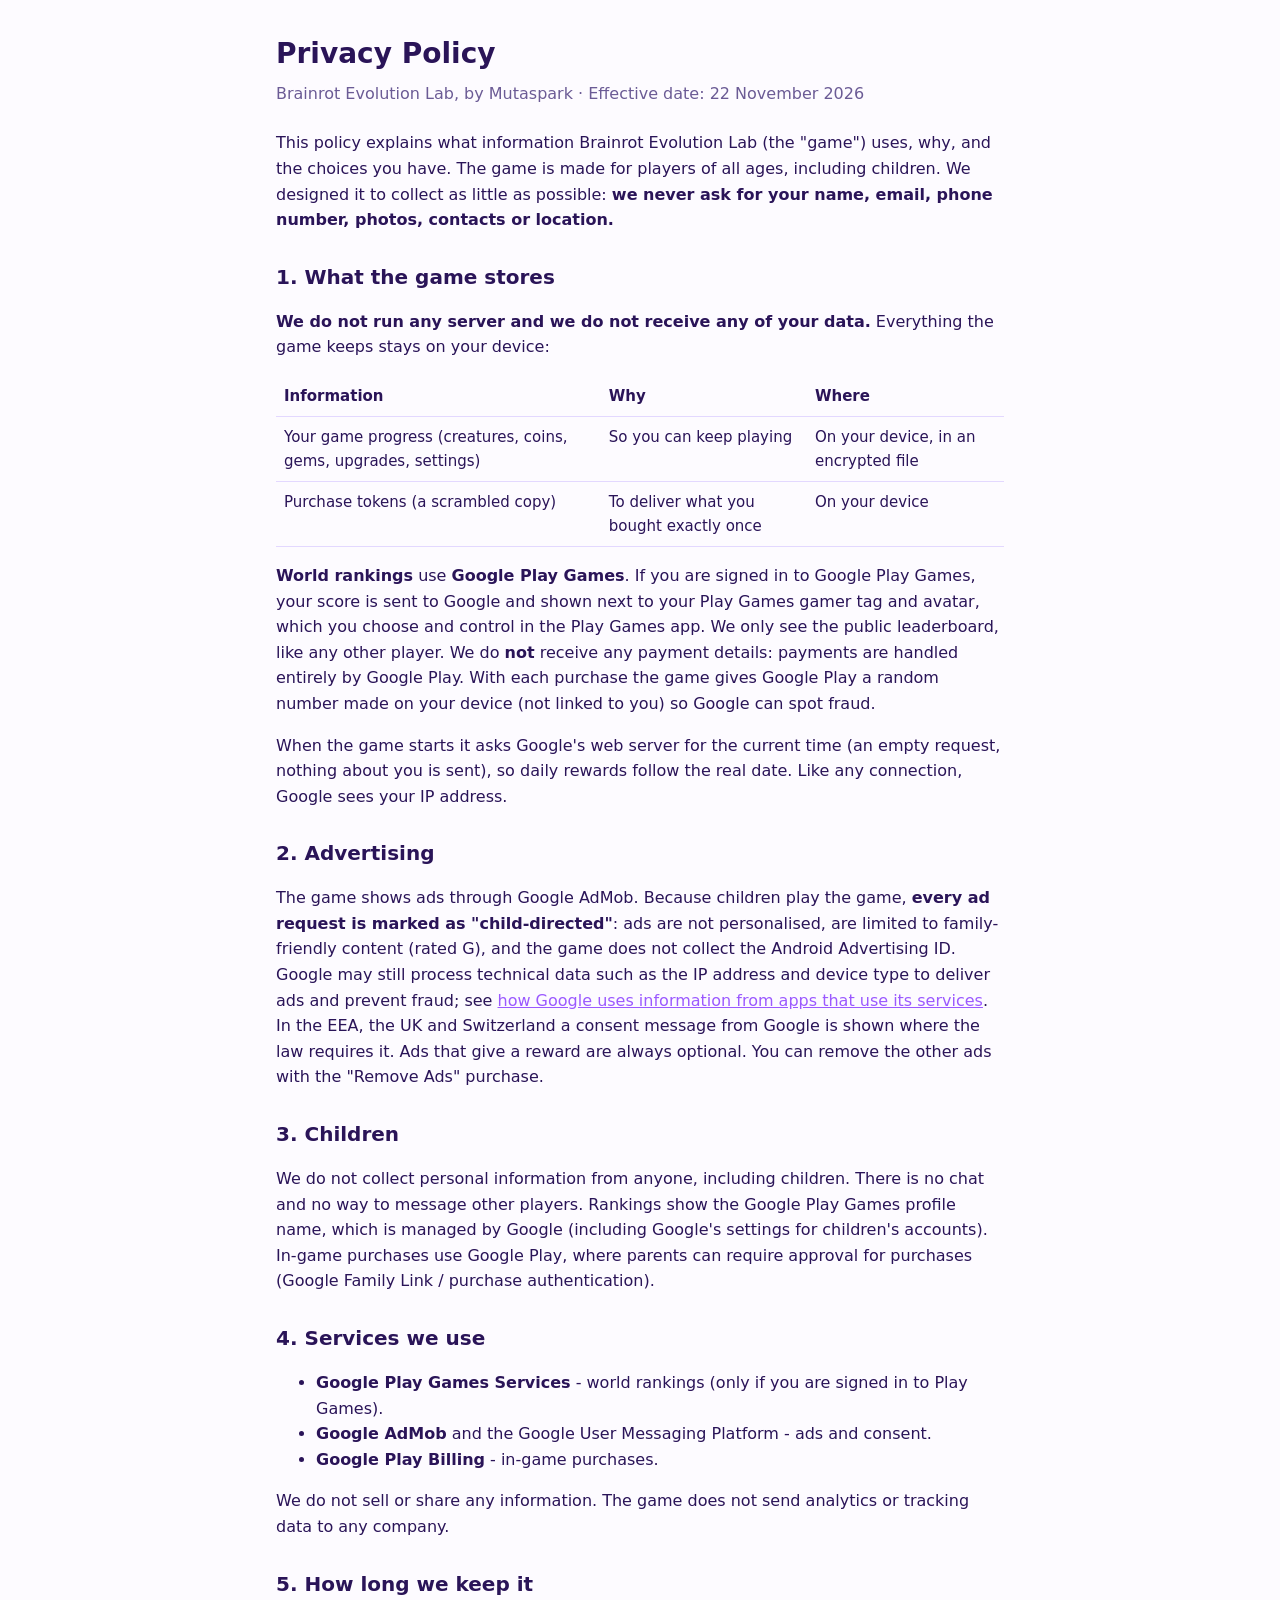
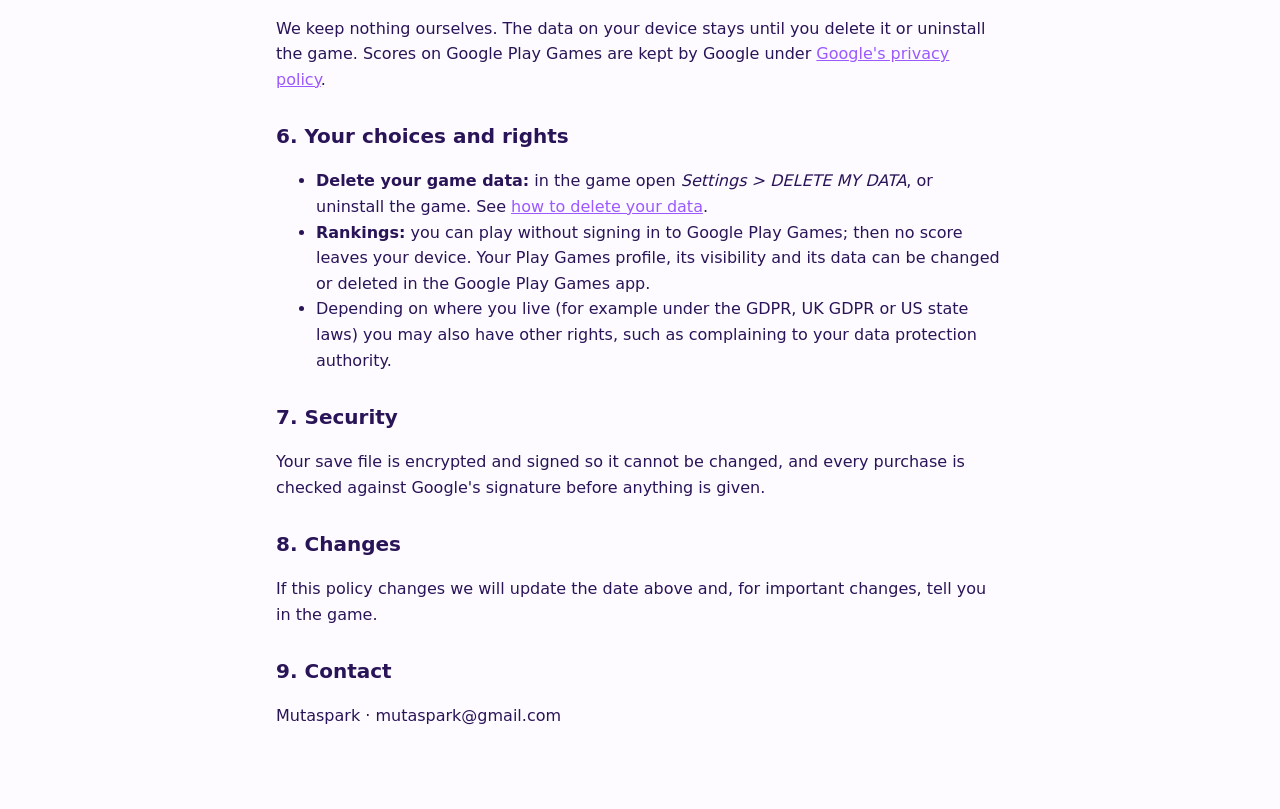
==== privacy.html @ 0472e075 "Add files via upload" ====
<!doctype html>
<html lang="en">
<head>
<meta charset="utf-8">
<meta name="viewport" content="width=device-width, initial-scale=1">
<title>Privacy Policy - Brainrot Evolution Lab</title>
<link rel="stylesheet" href="legal.css">
</head>
<body>
<main>
<h1>Privacy Policy</h1>
<p class="meta">Brainrot Evolution Lab, by Mutaspark &middot; Effective date: 22 November 2026</p>

<p>This policy explains what information Brainrot Evolution Lab (the "game") uses, why, and the choices you have.
The game is made for players of all ages, including children. We designed it to collect as little as possible:
<strong>we never ask for your name, email, phone number, photos, contacts or location.</strong></p>

<h2>1. What the game stores</h2>
<p><strong>We do not run any server and we do not receive any of your data.</strong> Everything the game keeps stays on
your device:</p>
<table>
<tr><th>Information</th><th>Why</th><th>Where</th></tr>
<tr><td>Your game progress (creatures, coins, gems, upgrades, settings)</td><td>So you can keep playing</td><td>On your device, in an encrypted file</td></tr>
<tr><td>Purchase tokens (a scrambled copy)</td><td>To deliver what you bought exactly once</td><td>On your device</td></tr>
</table>
<p><strong>World rankings</strong> use <strong>Google Play Games</strong>. If you are signed in to Google Play Games, your
score is sent to Google and shown next to your Play Games gamer tag and avatar, which you choose and control in the Play
Games app. We only see the public leaderboard, like any other player. We do <strong>not</strong> receive any payment
details: payments are handled entirely by Google Play. With each purchase the game gives Google Play a random number made
on your device (not linked to you) so Google can spot fraud.</p>
<p>When the game starts it asks Google's web server for the current time (an empty request, nothing about you is sent),
so daily rewards follow the real date. Like any connection, Google sees your IP address.</p>

<h2>2. Advertising</h2>
<p>The game shows ads through Google AdMob. Because children play the game, <strong>every ad request is marked as
"child-directed"</strong>: ads are not personalised, are limited to family-friendly content (rated G), and the game
does not collect the Android Advertising ID. Google may still process technical data such as the IP address and
device type to deliver ads and prevent fraud; see
<a href="https://policies.google.com/technologies/partner-sites">how Google uses information from apps that use its services</a>.
In the EEA, the UK and Switzerland a consent message from Google is shown where the law requires it.
Ads that give a reward are always optional. You can remove the other ads with the "Remove Ads" purchase.</p>

<h2>3. Children</h2>
<p>We do not collect personal information from anyone, including children. There is no chat and no way to message
other players. Rankings show the Google Play Games profile name, which is managed by Google (including Google's
settings for children's accounts). In-game purchases use Google Play, where parents can require approval for purchases
(Google Family Link / purchase authentication).</p>

<h2>4. Services we use</h2>
<ul>
<li><strong>Google Play Games Services</strong> - world rankings (only if you are signed in to Play Games).</li>
<li><strong>Google AdMob</strong> and the Google User Messaging Platform - ads and consent.</li>
<li><strong>Google Play Billing</strong> - in-game purchases.</li>
</ul>
<p>We do not sell or share any information. The game does not send analytics or tracking data to any company.</p>

<h2>5. How long we keep it</h2>
<p>We keep nothing ourselves. The data on your device stays until you delete it or uninstall the game. Scores on
Google Play Games are kept by Google under
<a href="https://policies.google.com/privacy">Google's privacy policy</a>.</p>

<h2>6. Your choices and rights</h2>
<ul>
<li><strong>Delete your game data:</strong> in the game open <em>Settings &gt; DELETE MY DATA</em>, or uninstall the game.
See <a href="delete-account.html">how to delete your data</a>.</li>
<li><strong>Rankings:</strong> you can play without signing in to Google Play Games; then no score leaves your device.
Your Play Games profile, its visibility and its data can be changed or deleted in the Google Play Games app.</li>
<li>Depending on where you live (for example under the GDPR, UK GDPR or US state laws) you may also have other rights,
such as complaining to your data protection authority.</li>
</ul>

<h2>7. Security</h2>
<p>Your save file is encrypted and signed so it cannot be changed, and every purchase is checked against Google's
signature before anything is given.</p>

<h2>8. Changes</h2>
<p>If this policy changes we will update the date above and, for important changes, tell you in the game.</p>

<h2>9. Contact</h2>
<p>Mutaspark &middot; mutaspark@gmail.com</p>
</main>
</body>
</html>
---- legal.css ----
:root { --bg: #fdfbff; --ink: #2a1458; --muted: #6b5b95; --line: #e3d8ff; --accent: #9b59ff; }
@media (prefers-color-scheme: dark) { :root { --bg: #1a0c40; --ink: #f3eeff; --muted: #c9bff2; --line: #3a2a70; --accent: #c4a1ff; } }
* { box-sizing: border-box; }
body { margin: 0; background: var(--bg); color: var(--ink); font: 16px/1.6 system-ui, -apple-system, "Segoe UI", Roboto, sans-serif; }
main { max-width: 760px; margin: 0 auto; padding: 32px 16px 64px; }
h1 { font-size: 28px; margin: 0 0 4px; }
h2 { font-size: 20px; margin: 28px 0 8px; }
.meta { color: var(--muted); margin: 0 0 24px; }
a { color: var(--accent); }
table { width: 100%; border-collapse: collapse; font-size: 15px; }
th, td { text-align: left; vertical-align: top; padding: 8px; border-bottom: 1px solid var(--line); }
.todo { background: #ffe9a8; color: #5a3e10; padding: 0 4px; border-radius: 4px; }
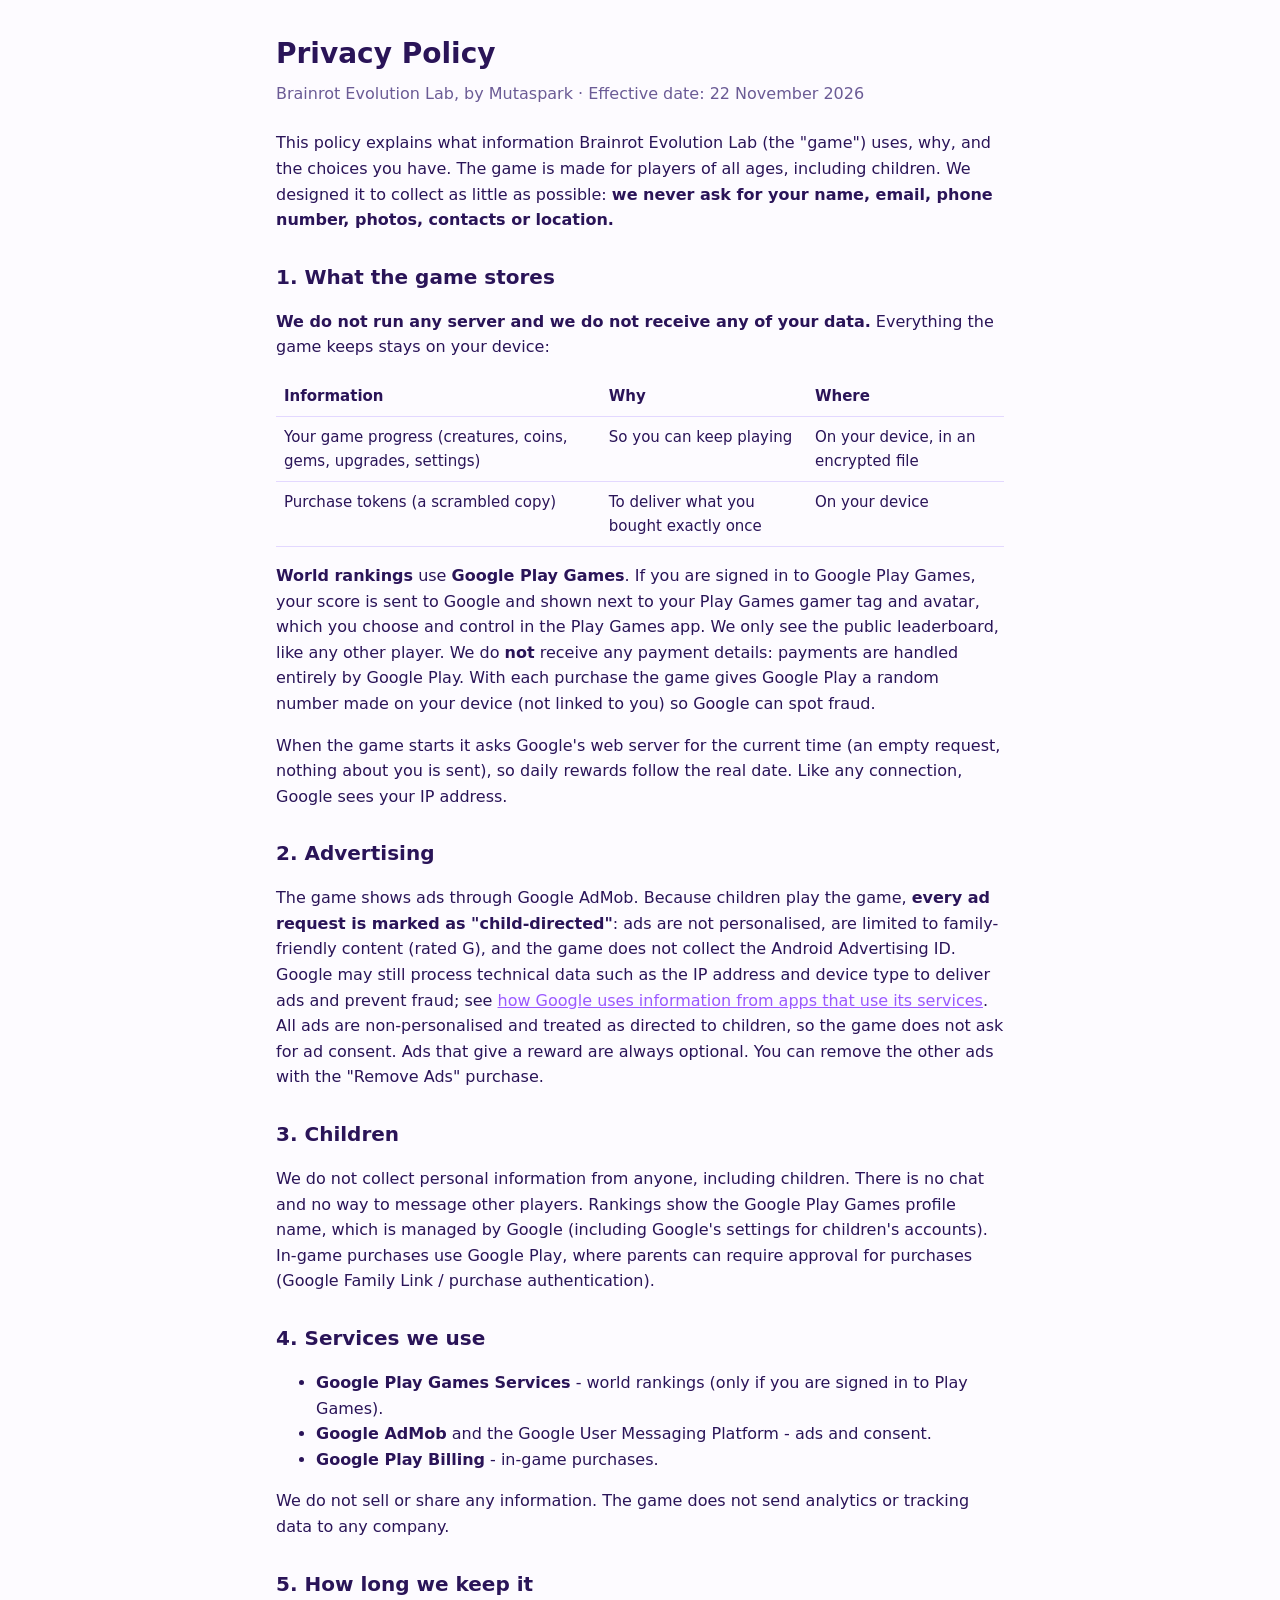
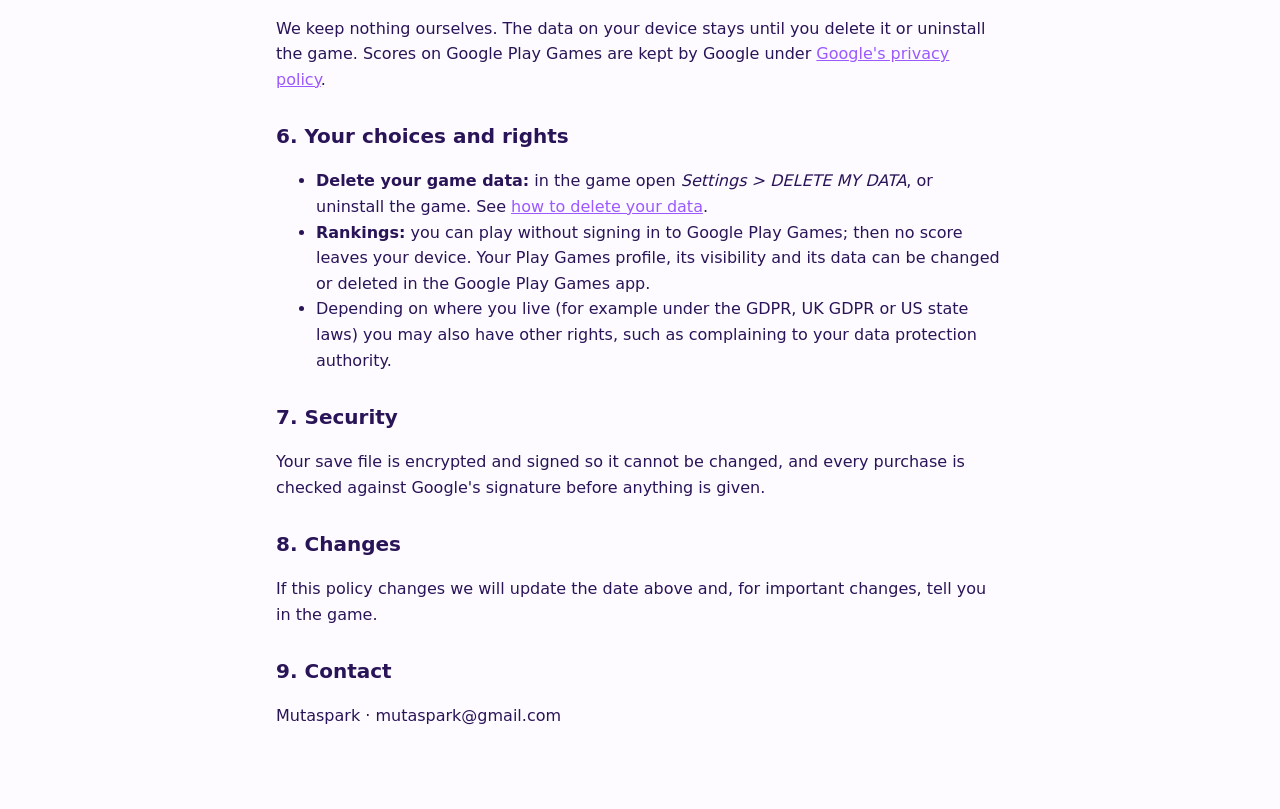
==== commit fcb72832: "Update privacy.html" ====
--- a/privacy.html
+++ b/privacy.html
@@ -37,7 +37,7 @@
 does not collect the Android Advertising ID. Google may still process technical data such as the IP address and
 device type to deliver ads and prevent fraud; see
 <a href="https://policies.google.com/technologies/partner-sites">how Google uses information from apps that use its services</a>.
-In the EEA, the UK and Switzerland a consent message from Google is shown where the law requires it.
+All ads are non-personalised and treated as directed to children, so the game does not ask for ad consent.
 Ads that give a reward are always optional. You can remove the other ads with the "Remove Ads" purchase.</p>
 
 <h2>3. Children</h2>
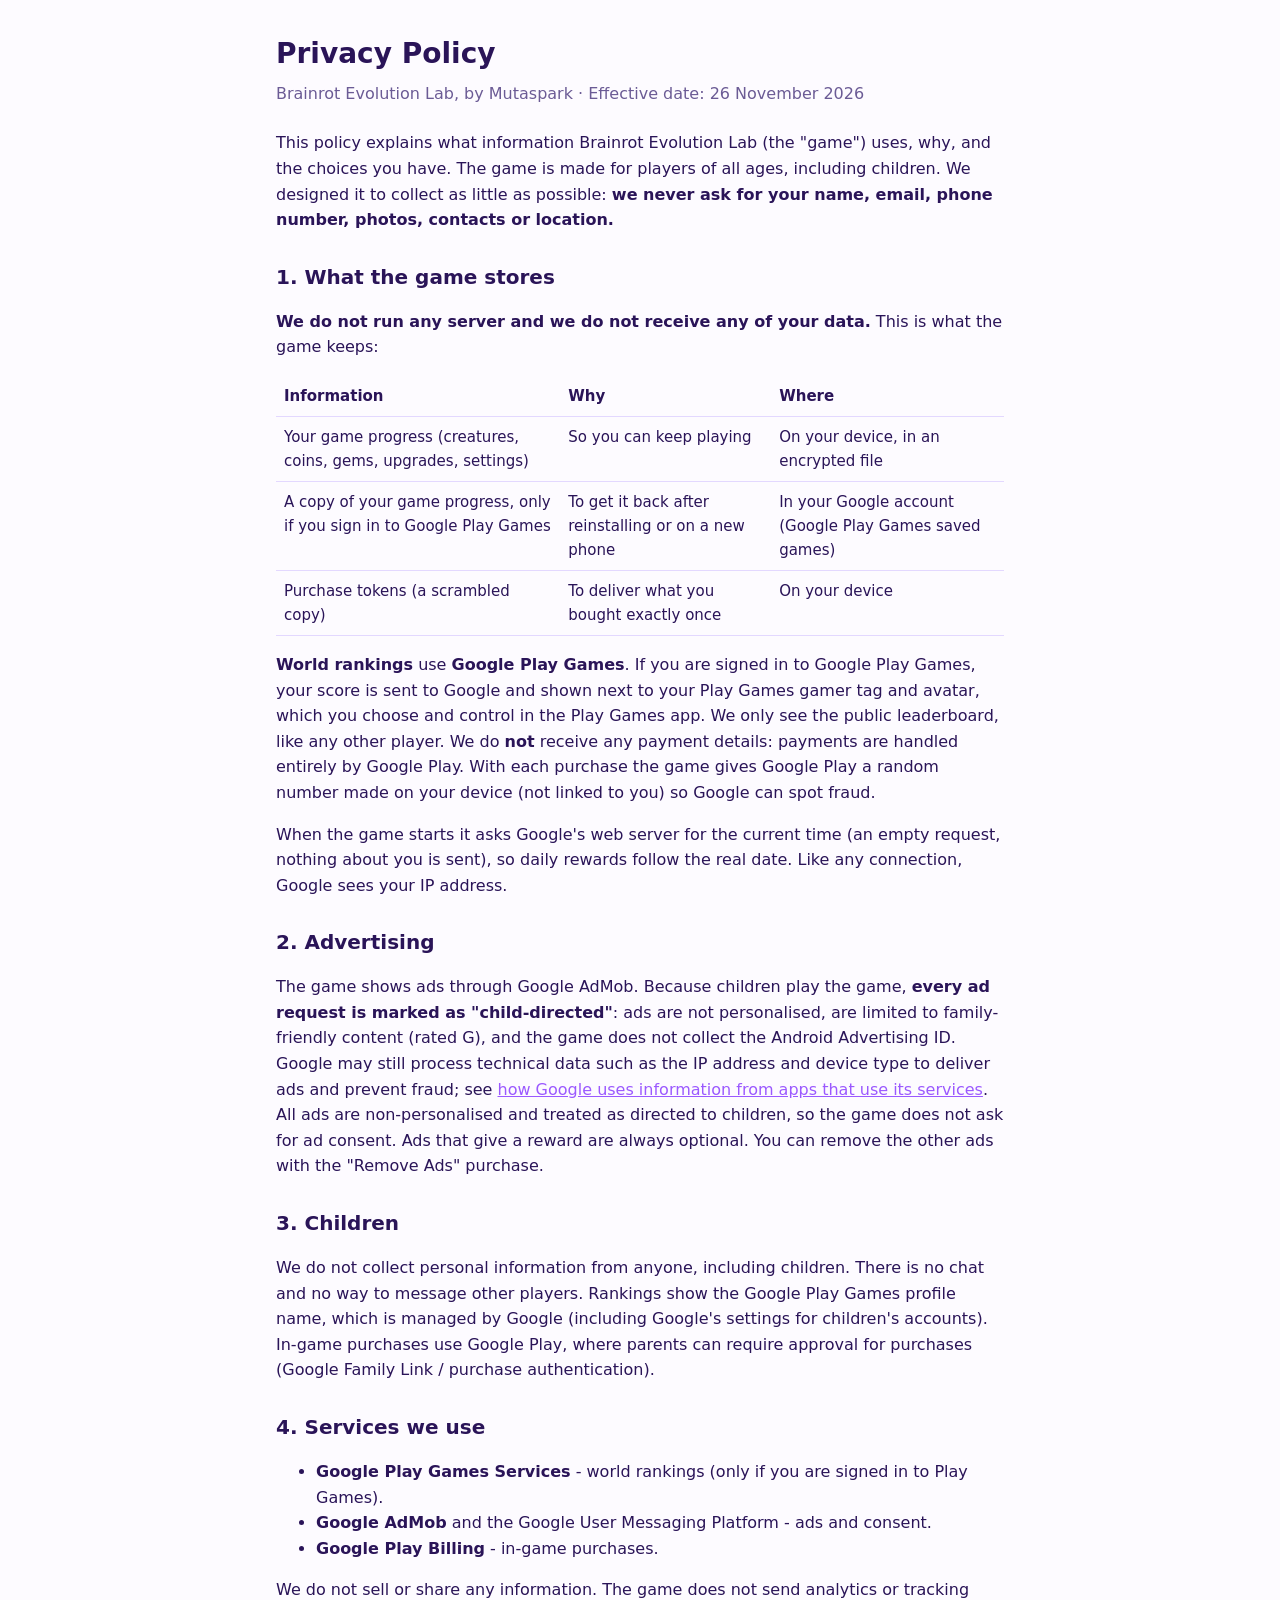
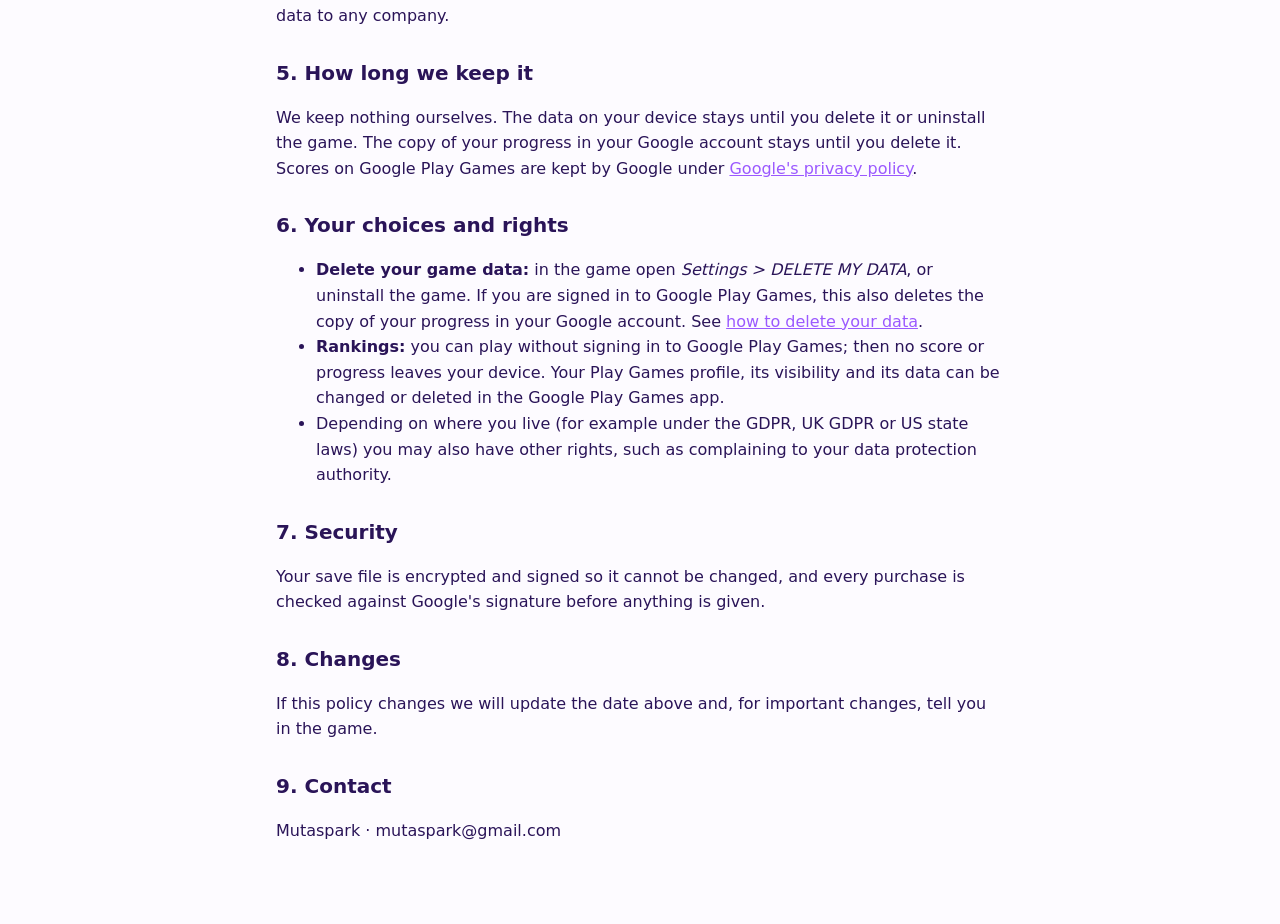
==== commit fd303667: "Add files via upload" ====
--- a/privacy.html
+++ b/privacy.html
@@ -9,18 +9,18 @@
 <body>
 <main>
 <h1>Privacy Policy</h1>
-<p class="meta">Brainrot Evolution Lab, by Mutaspark &middot; Effective date: 22 November 2026</p>
+<p class="meta">Brainrot Evolution Lab, by Mutaspark &middot; Effective date: 26 November 2026</p>
 
 <p>This policy explains what information Brainrot Evolution Lab (the "game") uses, why, and the choices you have.
 The game is made for players of all ages, including children. We designed it to collect as little as possible:
 <strong>we never ask for your name, email, phone number, photos, contacts or location.</strong></p>
 
 <h2>1. What the game stores</h2>
-<p><strong>We do not run any server and we do not receive any of your data.</strong> Everything the game keeps stays on
-your device:</p>
+<p><strong>We do not run any server and we do not receive any of your data.</strong> This is what the game keeps:</p>
 <table>
 <tr><th>Information</th><th>Why</th><th>Where</th></tr>
 <tr><td>Your game progress (creatures, coins, gems, upgrades, settings)</td><td>So you can keep playing</td><td>On your device, in an encrypted file</td></tr>
+<tr><td>A copy of your game progress, only if you sign in to Google Play Games</td><td>To get it back after reinstalling or on a new phone</td><td>In your Google account (Google Play Games saved games)</td></tr>
 <tr><td>Purchase tokens (a scrambled copy)</td><td>To deliver what you bought exactly once</td><td>On your device</td></tr>
 </table>
 <p><strong>World rankings</strong> use <strong>Google Play Games</strong>. If you are signed in to Google Play Games, your
@@ -55,15 +55,17 @@
 <p>We do not sell or share any information. The game does not send analytics or tracking data to any company.</p>
 
 <h2>5. How long we keep it</h2>
-<p>We keep nothing ourselves. The data on your device stays until you delete it or uninstall the game. Scores on
+<p>We keep nothing ourselves. The data on your device stays until you delete it or uninstall the game. The copy of your
+progress in your Google account stays until you delete it. Scores on
 Google Play Games are kept by Google under
 <a href="https://policies.google.com/privacy">Google's privacy policy</a>.</p>
 
 <h2>6. Your choices and rights</h2>
 <ul>
 <li><strong>Delete your game data:</strong> in the game open <em>Settings &gt; DELETE MY DATA</em>, or uninstall the game.
+If you are signed in to Google Play Games, this also deletes the copy of your progress in your Google account.
 See <a href="delete-account.html">how to delete your data</a>.</li>
-<li><strong>Rankings:</strong> you can play without signing in to Google Play Games; then no score leaves your device.
+<li><strong>Rankings:</strong> you can play without signing in to Google Play Games; then no score or progress leaves your device.
 Your Play Games profile, its visibility and its data can be changed or deleted in the Google Play Games app.</li>
 <li>Depending on where you live (for example under the GDPR, UK GDPR or US state laws) you may also have other rights,
 such as complaining to your data protection authority.</li>
